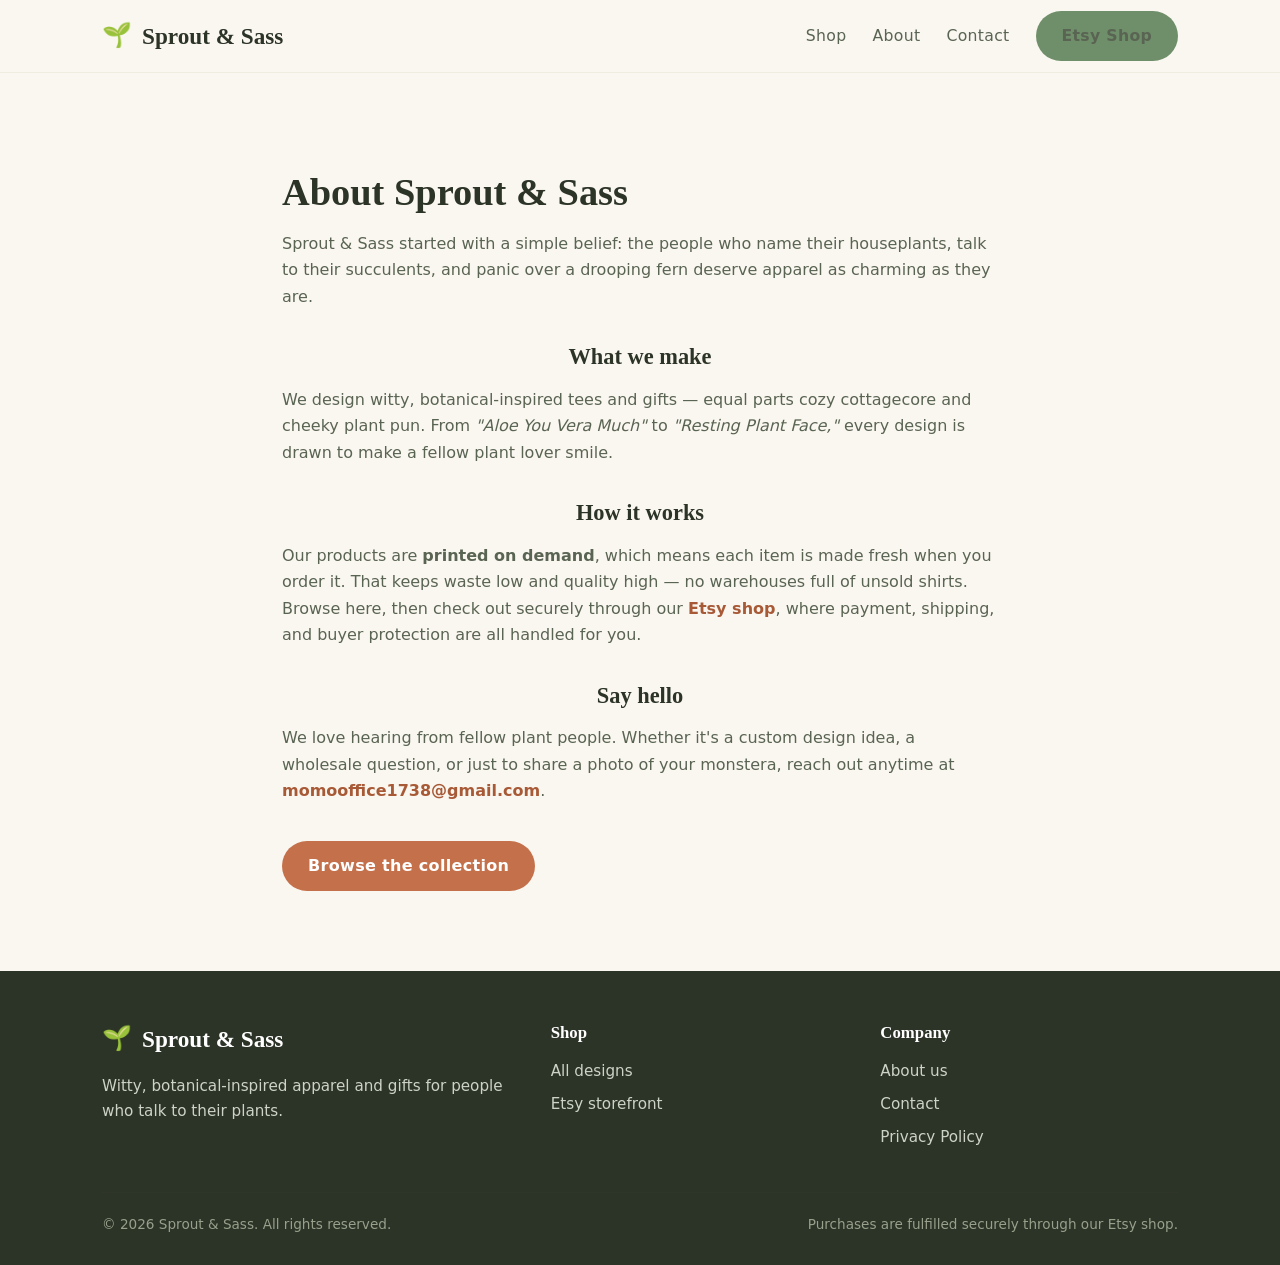
==== about.html @ f829e529 "Initial Sprout & Sass storefront site Static storefront (home, shop, about, privacy policy) for the " ====
<!DOCTYPE html>
<html lang="en">
<head>
  <meta charset="UTF-8" />
  <meta name="viewport" content="width=device-width, initial-scale=1.0" />
  <title>About — Sprout &amp; Sass</title>
  <meta name="description" content="The story behind Sprout & Sass — botanical apparel and gifts for plant lovers." />
  <link rel="stylesheet" href="assets/styles.css" />
  <link rel="icon" href="data:image/svg+xml,<svg xmlns='http://www.w3.org/2000/svg' viewBox='0 0 100 100'><text y='.9em' font-size='90'>🌱</text></svg>" />
</head>
<body>
  <header class="site-header">
    <div class="wrap">
      <a class="brand" href="index.html"><span class="leaf">🌱</span> Sprout &amp; Sass</a>
      <nav class="nav">
        <a href="shop.html">Shop</a>
        <a href="about.html">About</a>
        <a href="index.html#contact" class="hide-sm">Contact</a>
        <a class="btn btn-sage" href="https://www.etsy.com/shop/SproutAndSass" target="_blank" rel="noopener">Etsy Shop</a>
      </nav>
    </div>
  </header>

  <section class="section">
    <div class="wrap prose">
      <h1>About Sprout &amp; Sass</h1>
      <p>Sprout &amp; Sass started with a simple belief: the people who name their houseplants, talk to their succulents, and panic over a drooping fern deserve apparel as charming as they are.</p>

      <h2>What we make</h2>
      <p>We design witty, botanical-inspired tees and gifts — equal parts cozy cottagecore and cheeky plant pun. From <em>"Aloe You Vera Much"</em> to <em>"Resting Plant Face,"</em> every design is drawn to make a fellow plant lover smile.</p>

      <h2>How it works</h2>
      <p>Our products are <strong>printed on demand</strong>, which means each item is made fresh when you order it. That keeps waste low and quality high — no warehouses full of unsold shirts. Browse here, then check out securely through our <a href="https://www.etsy.com/shop/SproutAndSass" target="_blank" rel="noopener">Etsy shop</a>, where payment, shipping, and buyer protection are all handled for you.</p>

      <h2>Say hello</h2>
      <p>We love hearing from fellow plant people. Whether it's a custom design idea, a wholesale question, or just to share a photo of your monstera, reach out anytime at <a href="mailto:momooffice1738@gmail.com">momooffice1738@gmail.com</a>.</p>

      <p style="margin-top:36px"><a class="btn" href="shop.html">Browse the collection</a></p>
    </div>
  </section>

  <footer class="site-footer">
    <div class="wrap">
      <div class="cols">
        <div>
          <div class="brand"><span class="leaf">🌱</span> Sprout &amp; Sass</div>
          <p class="tagline">Witty, botanical-inspired apparel and gifts for people who talk to their plants.</p>
        </div>
        <div>
          <h4>Shop</h4>
          <a href="shop.html">All designs</a>
          <a href="https://www.etsy.com/shop/SproutAndSass" target="_blank" rel="noopener">Etsy storefront</a>
        </div>
        <div>
          <h4>Company</h4>
          <a href="about.html">About us</a>
          <a href="mailto:momooffice1738@gmail.com">Contact</a>
          <a href="privacy.html">Privacy Policy</a>
        </div>
      </div>
      <div class="legal">
        <span>&copy; 2026 Sprout &amp; Sass. All rights reserved.</span>
        <span>Purchases are fulfilled securely through our Etsy shop.</span>
      </div>
    </div>
  </footer>
</body>
</html>
---- assets/styles.css ----
/* Sprout & Sass — storefront styles */
:root {
  --sage:        #6f8f6a;
  --sage-deep:   #4a6b48;
  --sage-soft:   #dfe7d8;
  --cream:       #faf7f0;
  --cream-2:     #f1ece0;
  --ink:         #2c3327;
  --ink-soft:    #5a6453;
  --terracotta:  #c4714b;
  --terracotta-d:#a85a37;
  --radius:      14px;
  --shadow:      0 6px 22px rgba(44, 51, 39, 0.10);
  --maxw:        1120px;
  --font-head:   "Georgia", "Times New Roman", serif;
  --font-body:   "Helvetica Neue", "Segoe UI", system-ui, -apple-system, sans-serif;
}

* { box-sizing: border-box; }

html { scroll-behavior: smooth; }

body {
  margin: 0;
  font-family: var(--font-body);
  color: var(--ink);
  background: var(--cream);
  line-height: 1.65;
  -webkit-font-smoothing: antialiased;
}

h1, h2, h3 { font-family: var(--font-head); font-weight: 700; line-height: 1.2; color: var(--ink); }
a { color: var(--terracotta-d); text-decoration: none; }
a:hover { text-decoration: underline; }
img { max-width: 100%; display: block; }

.wrap { max-width: var(--maxw); margin: 0 auto; padding: 0 22px; }

/* ---------- Header ---------- */
.site-header {
  background: var(--cream);
  border-bottom: 1px solid var(--cream-2);
  position: sticky; top: 0; z-index: 50;
}
.site-header .wrap {
  display: flex; align-items: center; justify-content: space-between;
  min-height: 72px;
}
.brand { display: flex; align-items: center; gap: 10px; font-family: var(--font-head); font-size: 1.45rem; font-weight: 700; color: var(--ink); }
.brand:hover { text-decoration: none; }
.brand .leaf { color: var(--sage); font-size: 1.5rem; }
.nav { display: flex; gap: 26px; align-items: center; }
.nav a { color: var(--ink-soft); font-size: 0.98rem; letter-spacing: 0.02em; }
.nav a:hover { color: var(--sage-deep); text-decoration: none; }

.btn {
  display: inline-block;
  background: var(--terracotta); color: #fff;
  padding: 12px 26px; border-radius: 999px;
  font-weight: 600; letter-spacing: 0.02em; border: none; cursor: pointer;
  transition: background 0.15s ease, transform 0.15s ease;
}
.btn:hover { background: var(--terracotta-d); text-decoration: none; transform: translateY(-1px); }
.btn-sage { background: var(--sage); }
.btn-sage:hover { background: var(--sage-deep); }
.btn-ghost { background: transparent; color: var(--sage-deep); border: 1.5px solid var(--sage); }
.btn-ghost:hover { background: var(--sage-soft); }

/* ---------- Hero ---------- */
.hero {
  background:
    radial-gradient(1200px 400px at 80% -10%, var(--sage-soft), transparent 60%),
    var(--cream);
  padding: 80px 0 70px;
}
.hero .wrap { display: grid; grid-template-columns: 1.1fr 0.9fr; gap: 50px; align-items: center; }
.hero h1 { font-size: 3rem; margin: 0 0 18px; }
.hero p.lede { font-size: 1.2rem; color: var(--ink-soft); margin: 0 0 30px; max-width: 30em; }
.hero-art {
  background: linear-gradient(150deg, var(--sage-soft), var(--cream-2));
  border-radius: 24px; padding: 30px; box-shadow: var(--shadow);
  display: flex; align-items: center; justify-content: center;
  aspect-ratio: 4 / 3; overflow: hidden;
}
.hero-art img { width: 100%; height: 100%; object-fit: contain; border-radius: 12px; }
.hero-card { text-align: center; color: var(--sage-deep); }
.hero-card .hero-leaves { font-size: 3.4rem; line-height: 1; margin-bottom: 14px; }
.hero-card .hero-slogan { font-family: var(--font-head); font-weight: 700; font-size: 2.7rem; color: var(--ink); line-height: 1.1; }
.hero-card .hero-sub { margin-top: 14px; letter-spacing: 0.12em; text-transform: uppercase; font-size: 0.78rem; color: var(--sage-deep); font-weight: 700; }
.eyebrow { text-transform: uppercase; letter-spacing: 0.18em; font-size: 0.78rem; color: var(--sage-deep); font-weight: 700; margin-bottom: 14px; }

/* ---------- Sections ---------- */
.section { padding: 64px 0; }
.section.alt { background: var(--cream-2); }
.section h2 { font-size: 2rem; margin: 0 0 8px; text-align: center; }
.section .sub { text-align: center; color: var(--ink-soft); max-width: 34em; margin: 0 auto 40px; }

/* ---------- Product grid ---------- */
.grid {
  display: grid; grid-template-columns: repeat(auto-fill, minmax(230px, 1fr));
  gap: 26px;
}
.card {
  background: #fff; border-radius: var(--radius); overflow: hidden;
  box-shadow: var(--shadow); display: flex; flex-direction: column;
  transition: transform 0.18s ease, box-shadow 0.18s ease;
}
.card:hover { transform: translateY(-4px); box-shadow: 0 12px 30px rgba(44,51,39,0.16); }
.card .thumb {
  aspect-ratio: 1 / 1;
  background: radial-gradient(circle at 50% 38%, #fff 0%, var(--cream-2) 100%);
  display: flex; align-items: center; justify-content: center; padding: 26px;
  overflow: hidden;
}
.card .thumb img { width: 100%; height: 100%; object-fit: contain; }
.card .body { padding: 16px 18px 20px; display: flex; flex-direction: column; gap: 10px; flex: 1; }
.card .title { font-family: var(--font-head); font-size: 1.1rem; font-weight: 700; }
.card .meta { font-size: 0.85rem; color: var(--ink-soft); margin-top: -4px; }
.card .spacer { flex: 1; }
.card .btn { text-align: center; font-size: 0.92rem; padding: 10px 18px; }

/* ---------- Feature strip ---------- */
.features { display: grid; grid-template-columns: repeat(3, 1fr); gap: 28px; }
.feature { text-align: center; padding: 12px; }
.feature .ic { font-size: 1.9rem; }
.feature h3 { font-size: 1.15rem; margin: 10px 0 6px; }
.feature p { color: var(--ink-soft); margin: 0; font-size: 0.96rem; }

/* ---------- Prose (about / privacy) ---------- */
.prose { max-width: 760px; margin: 0 auto; }
.prose h1 { font-size: 2.4rem; margin-bottom: 6px; }
.prose .updated { color: var(--ink-soft); font-size: 0.9rem; margin-bottom: 30px; }
.prose h2 { font-size: 1.4rem; margin: 34px 0 10px; }
.prose p, .prose li { color: var(--ink-soft); }
.prose a { font-weight: 600; }

/* ---------- CTA band ---------- */
.cta-band { background: var(--sage-deep); color: #fff; text-align: center; padding: 60px 0; }
.cta-band h2 { color: #fff; font-size: 2rem; margin: 0 0 14px; }
.cta-band p { color: var(--sage-soft); margin: 0 0 26px; }
.cta-band .btn { background: var(--terracotta); }
.cta-band .btn:hover { background: var(--terracotta-d); }

/* ---------- Footer ---------- */
.site-footer { background: var(--ink); color: #cdd3c6; padding: 48px 0 30px; }
.site-footer .cols { display: grid; grid-template-columns: 1.4fr 1fr 1fr; gap: 32px; }
.site-footer h4 { color: #fff; font-family: var(--font-head); margin: 0 0 12px; font-size: 1.05rem; }
.site-footer a { color: #cdd3c6; display: block; margin-bottom: 8px; font-size: 0.95rem; }
.site-footer a:hover { color: #fff; }
.site-footer .brand { color: #fff; margin-bottom: 10px; }
.site-footer .tagline { font-size: 0.95rem; max-width: 28em; }
.site-footer .legal { border-top: 1px solid #3a423235; margin-top: 34px; padding-top: 20px; font-size: 0.85rem; color: #98a08c; display: flex; justify-content: space-between; flex-wrap: wrap; gap: 10px; }

/* ---------- Responsive ---------- */
@media (max-width: 860px) {
  .hero .wrap { grid-template-columns: 1fr; }
  .hero h1 { font-size: 2.3rem; }
  .features { grid-template-columns: 1fr; }
  .site-footer .cols { grid-template-columns: 1fr; }
  .nav { gap: 16px; }
  .nav a.hide-sm { display: none; }
}
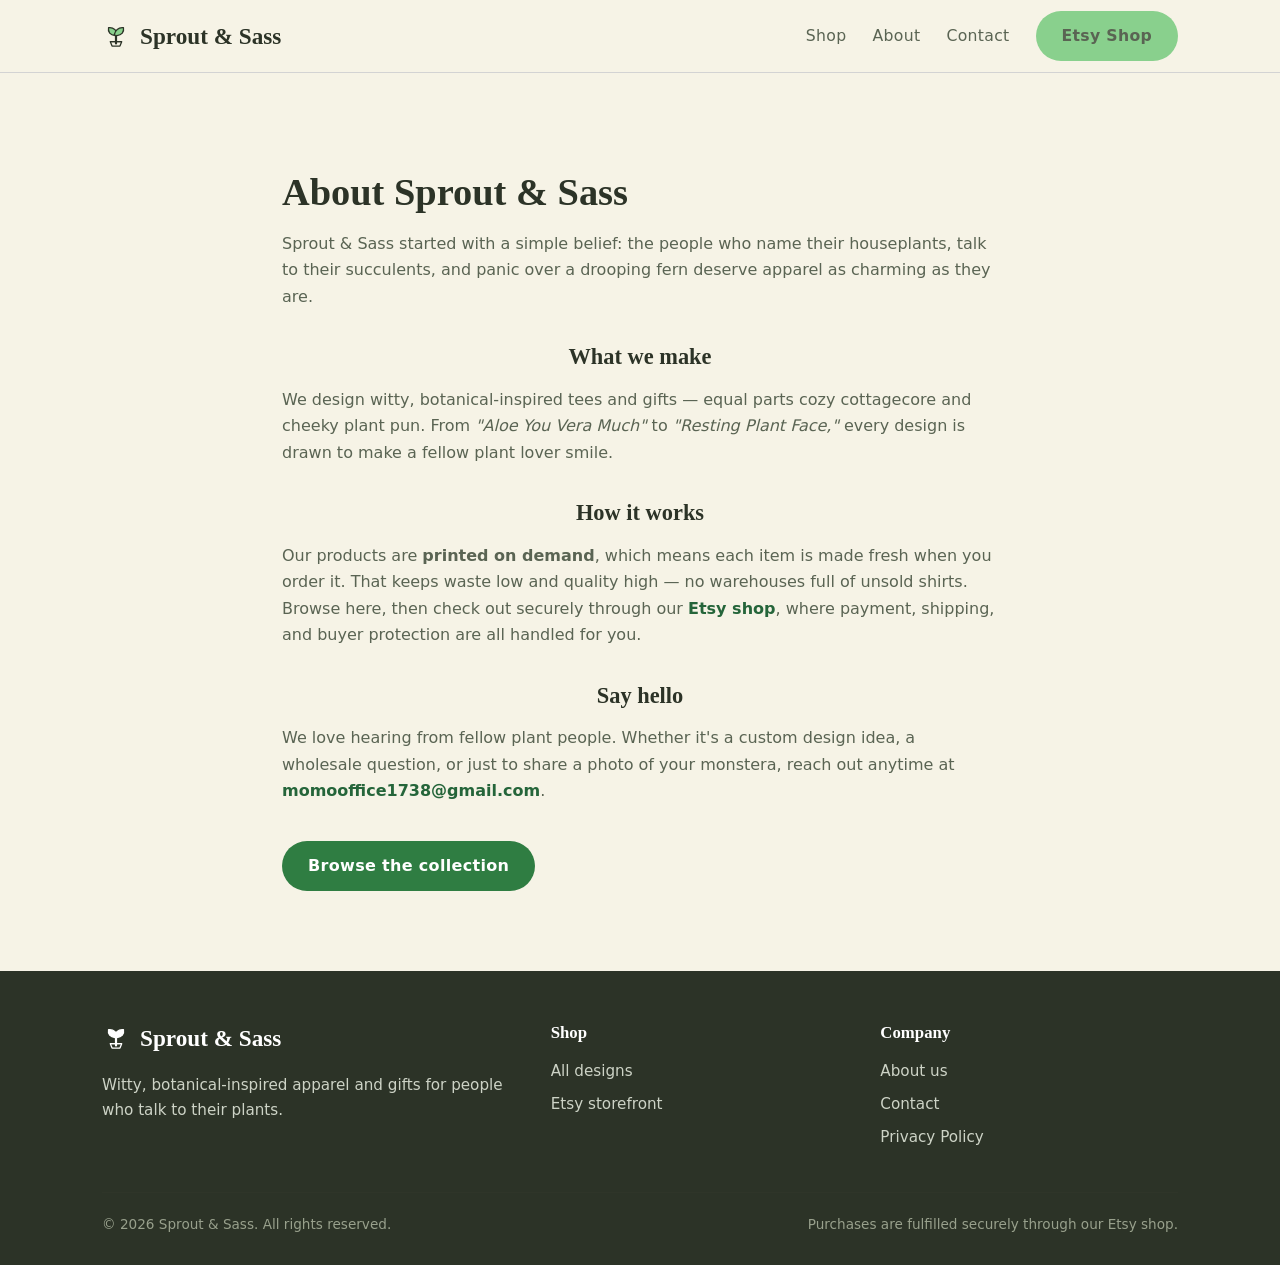
==== commit 8d0e2c11: "Wire real Sprout & Sass logo into header, footer, and favicon across all pages Replaces the 🌱 emoji " ====
--- a/about.html
+++ b/about.html
@@ -6,12 +6,12 @@
   <title>About — Sprout &amp; Sass</title>
   <meta name="description" content="The story behind Sprout & Sass — botanical apparel and gifts for plant lovers." />
   <link rel="stylesheet" href="assets/styles.css" />
-  <link rel="icon" href="data:image/svg+xml,<svg xmlns='http://www.w3.org/2000/svg' viewBox='0 0 100 100'><text y='.9em' font-size='90'>🌱</text></svg>" />
+  <link rel="icon" type="image/svg+xml" href="assets/logo/logo-icon.svg" />
 </head>
 <body>
   <header class="site-header">
     <div class="wrap">
-      <a class="brand" href="index.html"><span class="leaf">🌱</span> Sprout &amp; Sass</a>
+      <a class="brand" href="index.html"><img class="leaf" src="assets/logo/logo-icon.svg" alt="" width="26" height="26" /> Sprout &amp; Sass</a>
       <nav class="nav">
         <a href="shop.html">Shop</a>
         <a href="about.html">About</a>
@@ -43,7 +43,7 @@
     <div class="wrap">
       <div class="cols">
         <div>
-          <div class="brand"><span class="leaf">🌱</span> Sprout &amp; Sass</div>
+          <div class="brand"><img class="leaf" src="assets/logo/logo-icon.svg" alt="" width="26" height="26" /> Sprout &amp; Sass</div>
           <p class="tagline">Witty, botanical-inspired apparel and gifts for people who talk to their plants.</p>
         </div>
         <div>
--- a/assets/styles.css
+++ b/assets/styles.css
@@ -1,14 +1,16 @@
 /* Sprout & Sass — storefront styles */
 :root {
-  --sage:        #6f8f6a;
-  --sage-deep:   #4a6b48;
-  --sage-soft:   #dfe7d8;
-  --cream:       #faf7f0;
-  --cream-2:     #f1ece0;
+  --sage:        #89D08D;   /* main brand green */
+  --sage-deep:   #2f7d42;   /* deeper green: buttons, bands, links (AA on light) */
+  --sage-soft:   #d8ecd7;   /* light green tint */
+  --cream:       #F6F3E6;   /* page background */
+  --cream-2:     #ECE6D2;   /* alt sections */
   --ink:         #2c3327;
   --ink-soft:    #5a6453;
-  --terracotta:  #c4714b;
-  --terracotta-d:#a85a37;
+  --accent:      #D3D3D3;   /* neutral gray accent: borders, dividers */
+  --accent-d:    #bcbcbc;
+  --terracotta:  #2f7d42;   /* primary CTA = deep green */
+  --terracotta-d:#25653a;
   --radius:      14px;
   --shadow:      0 6px 22px rgba(44, 51, 39, 0.10);
   --maxw:        1120px;
@@ -39,7 +41,7 @@
 /* ---------- Header ---------- */
 .site-header {
   background: var(--cream);
-  border-bottom: 1px solid var(--cream-2);
+  border-bottom: 1px solid var(--accent);
   position: sticky; top: 0; z-index: 50;
 }
 .site-header .wrap {
@@ -48,7 +50,7 @@
 }
 .brand { display: flex; align-items: center; gap: 10px; font-family: var(--font-head); font-size: 1.45rem; font-weight: 700; color: var(--ink); }
 .brand:hover { text-decoration: none; }
-.brand .leaf { color: var(--sage); font-size: 1.5rem; }
+.brand .leaf { width: 28px; height: 28px; display: inline-block; vertical-align: middle; }
 .nav { display: flex; gap: 26px; align-items: center; }
 .nav a { color: var(--ink-soft); font-size: 0.98rem; letter-spacing: 0.02em; }
 .nav a:hover { color: var(--sage-deep); text-decoration: none; }
@@ -61,9 +63,9 @@
   transition: background 0.15s ease, transform 0.15s ease;
 }
 .btn:hover { background: var(--terracotta-d); text-decoration: none; transform: translateY(-1px); }
-.btn-sage { background: var(--sage); }
-.btn-sage:hover { background: var(--sage-deep); }
-.btn-ghost { background: transparent; color: var(--sage-deep); border: 1.5px solid var(--sage); }
+.btn-sage { background: var(--sage); color: var(--ink); }
+.btn-sage:hover { background: var(--sage-deep); color: #fff; }
+.btn-ghost { background: transparent; color: var(--sage-deep); border: 1.5px solid var(--accent); }
 .btn-ghost:hover { background: var(--sage-soft); }
 
 /* ---------- Hero ---------- */
@@ -103,6 +105,7 @@
 .card {
   background: #fff; border-radius: var(--radius); overflow: hidden;
   box-shadow: var(--shadow); display: flex; flex-direction: column;
+  border: 1px solid var(--accent);
   transition: transform 0.18s ease, box-shadow 0.18s ease;
 }
 .card:hover { transform: translateY(-4px); box-shadow: 0 12px 30px rgba(44,51,39,0.16); }
@@ -138,8 +141,8 @@
 .cta-band { background: var(--sage-deep); color: #fff; text-align: center; padding: 60px 0; }
 .cta-band h2 { color: #fff; font-size: 2rem; margin: 0 0 14px; }
 .cta-band p { color: var(--sage-soft); margin: 0 0 26px; }
-.cta-band .btn { background: var(--terracotta); }
-.cta-band .btn:hover { background: var(--terracotta-d); }
+.cta-band .btn { background: #fff; color: var(--sage-deep); }
+.cta-band .btn:hover { background: var(--sage-soft); color: var(--terracotta-d); }
 
 /* ---------- Footer ---------- */
 .site-footer { background: var(--ink); color: #cdd3c6; padding: 48px 0 30px; }
@@ -148,6 +151,7 @@
 .site-footer a { color: #cdd3c6; display: block; margin-bottom: 8px; font-size: 0.95rem; }
 .site-footer a:hover { color: #fff; }
 .site-footer .brand { color: #fff; margin-bottom: 10px; }
+.site-footer .brand .leaf { filter: brightness(0) invert(1); }
 .site-footer .tagline { font-size: 0.95rem; max-width: 28em; }
 .site-footer .legal { border-top: 1px solid #3a423235; margin-top: 34px; padding-top: 20px; font-size: 0.85rem; color: #98a08c; display: flex; justify-content: space-between; flex-wrap: wrap; gap: 10px; }
 
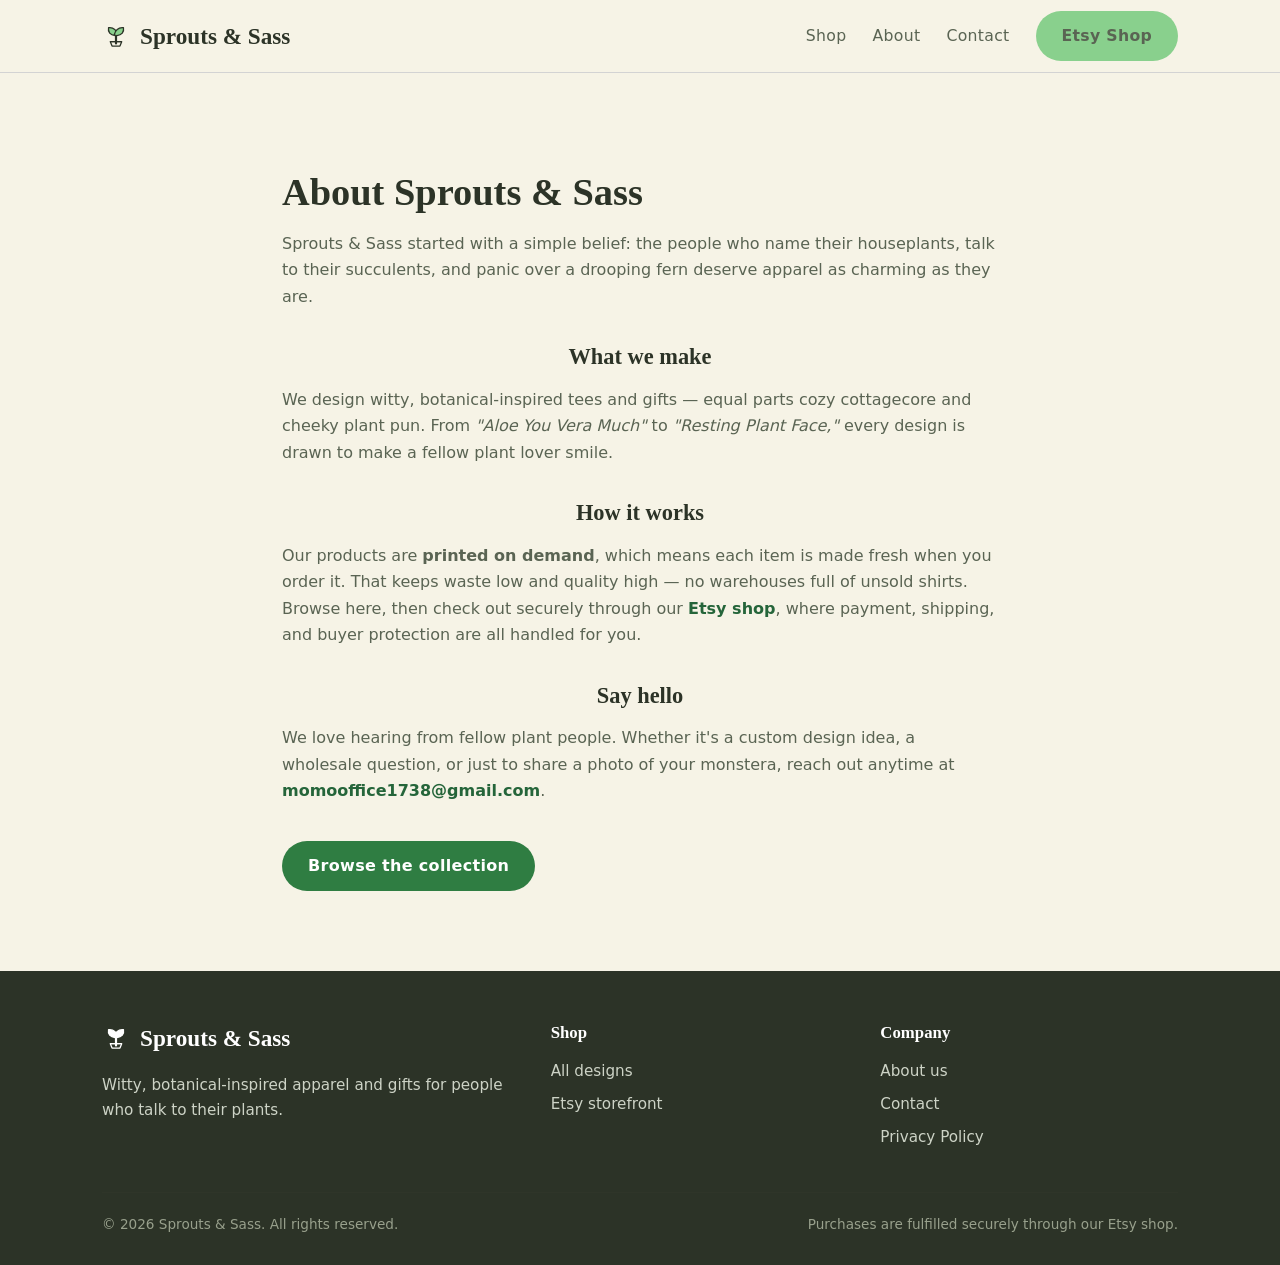
==== commit 38dfc508: "Fix brand name to Sprouts & Sass (plural) and correct Etsy shop links Co-Authored-By: Claude Opus 4." ====
--- a/about.html
+++ b/about.html
@@ -3,34 +3,34 @@
 <head>
   <meta charset="UTF-8" />
   <meta name="viewport" content="width=device-width, initial-scale=1.0" />
-  <title>About — Sprout &amp; Sass</title>
-  <meta name="description" content="The story behind Sprout & Sass — botanical apparel and gifts for plant lovers." />
+  <title>About — Sprouts &amp; Sass</title>
+  <meta name="description" content="The story behind Sprouts & Sass — botanical apparel and gifts for plant lovers." />
   <link rel="stylesheet" href="assets/styles.css" />
   <link rel="icon" type="image/svg+xml" href="assets/logo/logo-icon.svg" />
 </head>
 <body>
   <header class="site-header">
     <div class="wrap">
-      <a class="brand" href="index.html"><img class="leaf" src="assets/logo/logo-icon.svg" alt="" width="26" height="26" /> Sprout &amp; Sass</a>
+      <a class="brand" href="index.html"><img class="leaf" src="assets/logo/logo-icon.svg" alt="" width="26" height="26" /> Sprouts &amp; Sass</a>
       <nav class="nav">
         <a href="shop.html">Shop</a>
         <a href="about.html">About</a>
         <a href="index.html#contact" class="hide-sm">Contact</a>
-        <a class="btn btn-sage" href="https://www.etsy.com/shop/SproutAndSass" target="_blank" rel="noopener">Etsy Shop</a>
+        <a class="btn btn-sage" href="https://www.etsy.com/shop/SproutsAndSass" target="_blank" rel="noopener">Etsy Shop</a>
       </nav>
     </div>
   </header>
 
   <section class="section">
     <div class="wrap prose">
-      <h1>About Sprout &amp; Sass</h1>
-      <p>Sprout &amp; Sass started with a simple belief: the people who name their houseplants, talk to their succulents, and panic over a drooping fern deserve apparel as charming as they are.</p>
+      <h1>About Sprouts &amp; Sass</h1>
+      <p>Sprouts &amp; Sass started with a simple belief: the people who name their houseplants, talk to their succulents, and panic over a drooping fern deserve apparel as charming as they are.</p>
 
       <h2>What we make</h2>
       <p>We design witty, botanical-inspired tees and gifts — equal parts cozy cottagecore and cheeky plant pun. From <em>"Aloe You Vera Much"</em> to <em>"Resting Plant Face,"</em> every design is drawn to make a fellow plant lover smile.</p>
 
       <h2>How it works</h2>
-      <p>Our products are <strong>printed on demand</strong>, which means each item is made fresh when you order it. That keeps waste low and quality high — no warehouses full of unsold shirts. Browse here, then check out securely through our <a href="https://www.etsy.com/shop/SproutAndSass" target="_blank" rel="noopener">Etsy shop</a>, where payment, shipping, and buyer protection are all handled for you.</p>
+      <p>Our products are <strong>printed on demand</strong>, which means each item is made fresh when you order it. That keeps waste low and quality high — no warehouses full of unsold shirts. Browse here, then check out securely through our <a href="https://www.etsy.com/shop/SproutsAndSass" target="_blank" rel="noopener">Etsy shop</a>, where payment, shipping, and buyer protection are all handled for you.</p>
 
       <h2>Say hello</h2>
       <p>We love hearing from fellow plant people. Whether it's a custom design idea, a wholesale question, or just to share a photo of your monstera, reach out anytime at <a href="mailto:momooffice1738@gmail.com">momooffice1738@gmail.com</a>.</p>
@@ -43,13 +43,13 @@
     <div class="wrap">
       <div class="cols">
         <div>
-          <div class="brand"><img class="leaf" src="assets/logo/logo-icon.svg" alt="" width="26" height="26" /> Sprout &amp; Sass</div>
+          <div class="brand"><img class="leaf" src="assets/logo/logo-icon.svg" alt="" width="26" height="26" /> Sprouts &amp; Sass</div>
           <p class="tagline">Witty, botanical-inspired apparel and gifts for people who talk to their plants.</p>
         </div>
         <div>
           <h4>Shop</h4>
           <a href="shop.html">All designs</a>
-          <a href="https://www.etsy.com/shop/SproutAndSass" target="_blank" rel="noopener">Etsy storefront</a>
+          <a href="https://www.etsy.com/shop/SproutsAndSass" target="_blank" rel="noopener">Etsy storefront</a>
         </div>
         <div>
           <h4>Company</h4>
@@ -59,7 +59,7 @@
         </div>
       </div>
       <div class="legal">
-        <span>&copy; 2026 Sprout &amp; Sass. All rights reserved.</span>
+        <span>&copy; 2026 Sprouts &amp; Sass. All rights reserved.</span>
         <span>Purchases are fulfilled securely through our Etsy shop.</span>
       </div>
     </div>
